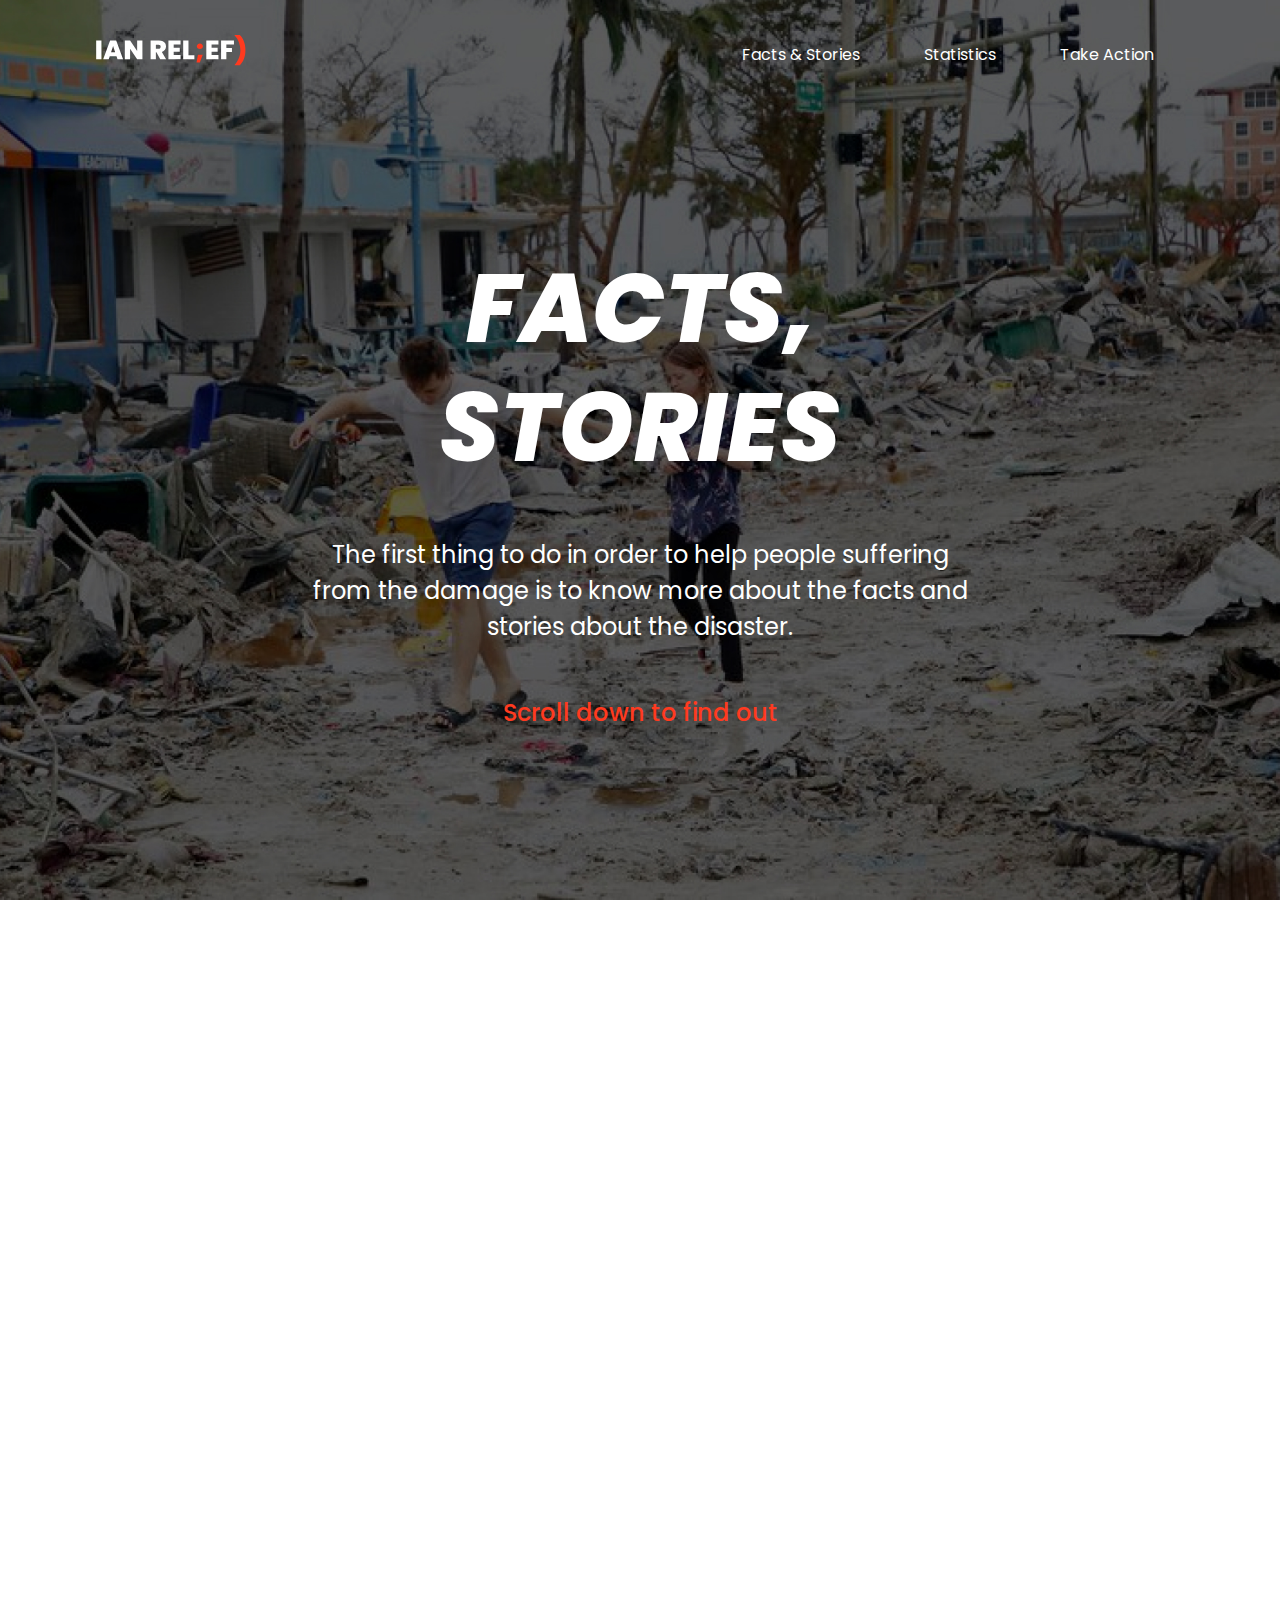
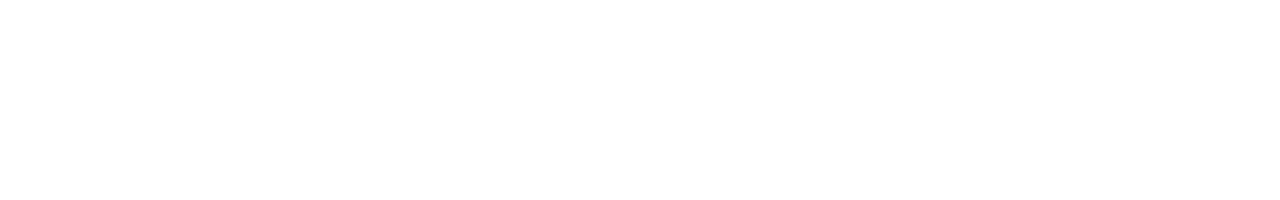
==== facts.html @ 47822707 "Initial commit" ====
<!DOCTYPE html>
<html lang="en">

<head>
    <meta charset="UTF-8">
    <meta name="viewport" content="width=device-width, initial-scale=1.0">
    <meta http-equiv="X-UA-Compatible" content="ie=edge">
    <title>Ian Rel:ef) - a hurricane Ian relief project</title>
    <link rel="preconnect" href="https://fonts.googleapis.com">
    <link rel="preconnect" href="https://fonts.gstatic.com" crossorigin>
    <link href="https://fonts.googleapis.com/css2?family=Poppins:ital,wght@0,400;0,500;0,600;0,800;1,800&display=swap"
        rel="stylesheet">
    <link rel="stylesheet" href="style.css">
</head>

<body>
    <div class="banner2">
        <div class="logobar">
            <a href="index.html">
                <img src="IAN REL;EF).svg" class="logo">
            </a>
            <ul>
                <li><a href="facts.html">Facts & Stories</a></li>
                <li><a href="stats.html">Statistics</a></li>
                <li><a href="takeaction.html">Take Action</a></li>
            </ul>
        </div>

        <div class="headers">
            <h1>FACTS,<br>STORIES</h1>
            <p>The first thing to do in order to help people suffering<br>from the damage is to know more about the
                facts and<br>stories about the disaster.</p>

            <div>
                <h5>Scroll down to find out</h5>
            </div>

        </div>
    </div>

    <div class="home">
    </div>

</body>

</html>
---- style.css ----
* {
    margin: 0;
    padding: 0;
    font-family: 'Poppins', sans-serif;
}

.banner1 {
    width: 100%;
    height: 100vh;
    background-image: url("1.jpg");
    background-size: cover;
    background-position: center;
}

.banner2 {
    width: 100%;
    height: 100vh;
    background-image: url("2.jpg");
    background-size: cover;
    background-position: center;
}

.banner3 {
    width: 100%;
    height: 100vh;
    background-image: url("3.jpg");
    background-size: cover;
    background-position: center;
}

.banner4 {
    width: 100%;
    height: 100vh;
    background-image: url("4.jpg");
    background-size: cover;
    background-position: center;
}



.logobar {
    width: 85%;
    margin: auto;
    padding: 35px 0;
    display: flex;
    align-items: center;
    justify-content: space-between;
}

.logo {
    width: 150px;
    cursor: pointer;
}

.logobar ul li {
    list-style: none;
    display: inline-block;
    margin: 0 30px;
    position: relative;
}

.logobar ul li a {
    text-decoration: none;
    color: #FFF;
}

.logobar ul li::after {
    content: '';
    height: 4px;
    width: 0;
    background: #FF3A1F;
    position: absolute;
    left: 0;
    bottom: -5px;
    transition: 0.5s;
}

.logobar ul li:hover::after {
    width: 100%;
}

/* Reference: How To Make Website Using HTML And CSS | Website Design With HTML And CSS
link: https://www.youtube.com/watch?v=PgAZ8KzfhO8&t=213s */

.headers {
    width: 100%;
    position: absolute;
    top: 50%;
    transform: translateY(-50%);
    text-align: center;
    color: #FFF;
}

.headers h1 {
    font-style: italic;
    font-weight: 800;
    font-size: 96px;
    line-height: 119px;
    margin-top: 80px;
}

.headers p {
    font-style: normal;
    font-weight: 400;
    font-size: 24px;
    line-height: 150%;
    margin-top: 50px;
}

button {
    width: 180px;
    padding: 10px 0;
    text-align: center;
    margin: 100px 10px;
    border-radius: 50px;
    font-size: 20px;
    font-style: normal;
    font-weight: 600;
    background: #FF3A1F;
    color: #FFF;
    cursor: pointer;
    position: relative;
    overflow: hidden;
    border: none;
}

button:hover {
    background: #FFF;
    color: #FF3A1F;
    transition: 0.3s;
}

.home {
    width: 100%;
    height: 100vh;
    background-color: #FFF;
}

.container1 {
    position: absolute;
    width: 1267px;
    height: 368px;
    left: 230px;
    top: 130%;
}

.container2 {
    position: absolute;
    width: 1267px;
    height: 368px;
    left: 230px;
    top: 200%;
}

.container3 {
    position: absolute;
    width: 1267px;
    height: 368px;
    left: 230px;
    top: 270%;
}



h2 {
    font-style: normal;
    font-weight: 800;
    font-size: 36px;
    line-height: 152%;
    letter-spacing: 0.12em;
    color: #FF3A1F;
}

h3 {
    font-style: normal;
    font-weight: 800;
    font-size: 24px;
    line-height: 152%;
    letter-spacing: 0.12em;
    color: #000000;
}

h4 {
    padding-top: 60px;
    padding-bottom: -20px;
    font-style: normal;
    font-weight: 400;
    font-size: 24px;
    line-height: 117%;
    text-align: justify;
    color: #000000;
}

h5 {
    margin-top: 50px;
    font-style: normal;
    font-weight: 500;
    font-size: 24px;
    line-height: 150%;
    align-items: center;
    text-align: center;
    color: #FF3A1F;
}
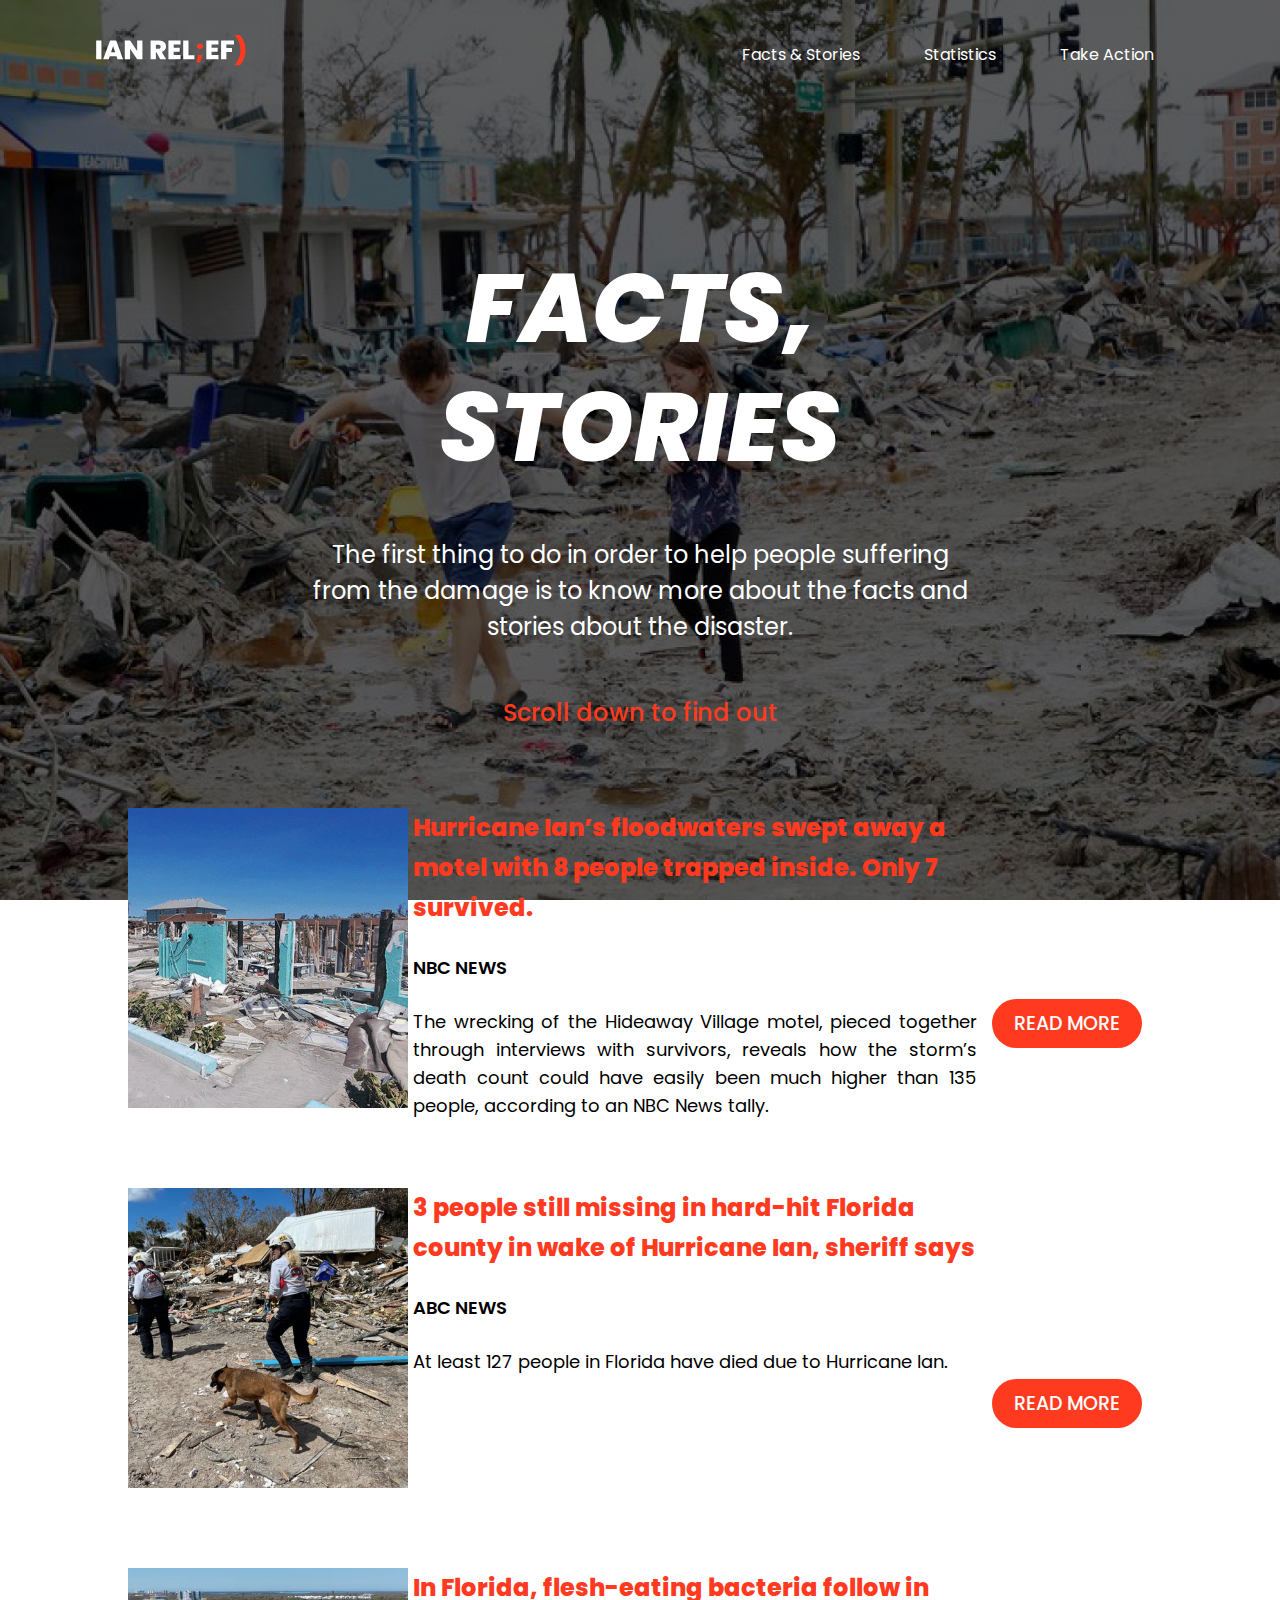
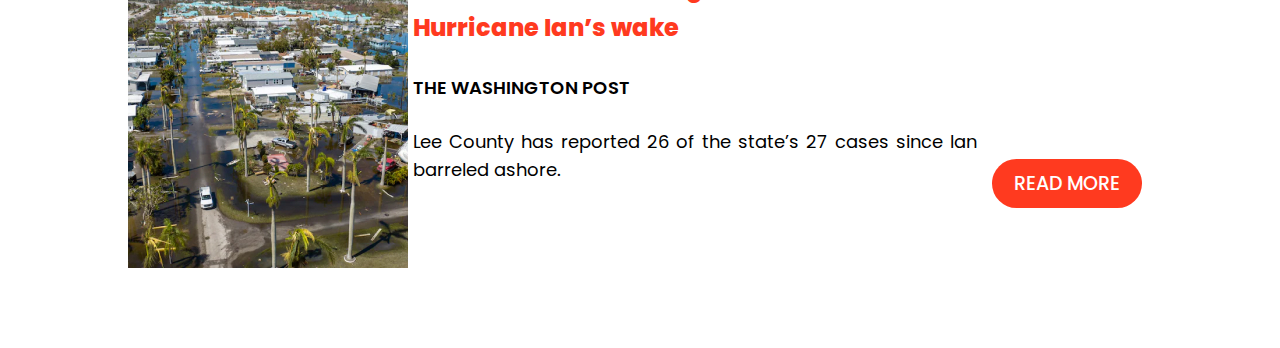
==== commit 183e8bba: "Midterm Final" ====
--- a/facts.html
+++ b/facts.html
@@ -36,6 +36,65 @@
             </div>
 
         </div>
+
+        <div class="space2"></div>
+
+        <div class="factcontainer">
+            <div class="item">
+                <img src="pic1.jpg">
+            </div>
+            <div class="item">Hurricane Ian’s floodwaters swept away a motel with 8 people trapped inside. Only 7
+                survived.
+                <div class="newsname">NBC NEWS</div>
+                <div class="text">The wrecking of the Hideaway Village motel, pieced together through interviews with
+                    survivors, reveals how the storm’s death count could have easily been much higher than 135 people,
+                    according to an NBC News tally.</div>
+            </div>
+            <div class="item">
+                <a href="https://www.nbcnews.com/news/us-news/hurricane-ian-motel-survival-rcna52724" target="_blank">
+                    <button type="button">READ MORE</button>
+                </a>
+            </div>
+        </div>
+
+        <div class="space"></div>
+
+        <div class="factcontainer">
+            <div class="item">
+                <img src="pic2.jpg">
+            </div>
+            <div class="item">3 people still missing in hard-hit Florida county in wake of Hurricane Ian, sheriff says
+                <div class="newsname">ABC NEWS</div>
+                <div class="text">At least 127 people in Florida have died due to Hurricane Ian.</div>
+            </div>
+            <div class="item">
+                <a href="https://abcnews.go.com/US/people-missing-hard-hit-florida-county-wake-hurricane/story?id=91706910"
+                    target="_blank">
+                    <button type="button">READ MORE</button>
+                </a>
+            </div>
+        </div>
+
+        <div class="space"></div>
+
+        <div class="factcontainer">
+            <div class="item">
+                <img src="pic3.jpg">
+            </div>
+            <div class="item">In Florida, flesh-eating bacteria follow in Hurricane Ian’s wake
+                <div class="newsname">THE WASHINGTON POST</div>
+                <div class="text">Lee County has reported 26 of the state’s 27 cases since Ian barreled ashore.</div>
+            </div>
+            <div class="item">
+                <a href="https://www.washingtonpost.com/health/2022/10/18/flesh-eating-bacteria-florida/"
+                    target="_blank">
+                    <button type="button">READ MORE</button>
+                </a>
+            </div>
+        </div>
+
+        <div class="space"></div>
+
     </div>
 
     <div class="home">
--- a/style.css
+++ b/style.css
@@ -36,7 +36,19 @@
     background-position: center;
 }
 
-
+.share {
+    width: 20%;
+    margin-left: auto;
+    margin-right: auto;
+    padding: 20px 0;
+    display: flex;
+    justify-content: space-between;
+}
+
+.social {
+    width: 32px;
+    cursor: pointer;
+}
 
 .logobar {
     width: 85%;
@@ -107,15 +119,20 @@
     margin-top: 50px;
 }
 
+.right {
+    display: flex;
+    justify-content: flex-end;
+}
+
 button {
-    width: 180px;
+    width: 150px;
     padding: 10px 0;
     text-align: center;
-    margin: 100px 10px;
+    margin: 60px 10px;
     border-radius: 50px;
-    font-size: 20px;
-    font-style: normal;
-    font-weight: 600;
+    font-size: 19px;
+    font-style: normal;
+    font-weight: 500;
     background: #FF3A1F;
     color: #FFF;
     cursor: pointer;
@@ -138,7 +155,7 @@
 
 .container1 {
     position: absolute;
-    width: 1267px;
+    width: 70%;
     height: 368px;
     left: 230px;
     top: 130%;
@@ -146,7 +163,7 @@
 
 .container2 {
     position: absolute;
-    width: 1267px;
+    width: 70%;
     height: 368px;
     left: 230px;
     top: 200%;
@@ -154,7 +171,7 @@
 
 .container3 {
     position: absolute;
-    width: 1267px;
+    width: 70%;
     height: 368px;
     left: 230px;
     top: 270%;
@@ -200,4 +217,203 @@
     align-items: center;
     text-align: center;
     color: #FF3A1F;
-}+}
+
+.facts1 {
+    margin-left: auto;
+    margin-right: auto;
+    margin-top: 800px;
+}
+
+.facts2 {
+    margin-left: auto;
+    margin-right: auto;
+    margin-top: 100px;
+}
+
+.facts3 {
+    margin-left: auto;
+    margin-right: auto;
+    margin-top: 100px;
+}
+
+.news {
+    width: 90%;
+    cursor: pointer;
+}
+
+h6 {
+    font-style: normal;
+    font-weight: 600;
+    font-size: 32px;
+    color: #000000;
+}
+
+.sourcebox {
+    margin: auto;
+    width: 50%;
+    display: flex;
+    justify-content: space-between;
+    flex-wrap: wrap;
+}
+
+.factcontainer {
+    margin: auto;
+    width: 80%;
+    height: 300px;
+    display: flex;
+    justify-content: space-between;
+}
+
+
+.item:nth-of-type(2) {
+    width: 55%;
+    display: flex;
+    flex-direction: column;
+    font-style: normal;
+    font-weight: 800;
+    font-size: 24px;
+    line-height: 40px;
+    color: #FF3A1F;
+
+}
+
+.newsname {
+    font-style: normal;
+    font-weight: 600;
+    font-size: 18px;
+    line-height: 80px;
+    color: #000000;
+}
+
+.text {
+    font-style: normal;
+    font-weight: 400;
+    font-size: 18px;
+    line-height: 28px;
+    text-align: justify;
+    color: #000000;
+}
+
+
+.item:nth-of-type(3) {
+    align-self: end;
+}
+
+.item:nth-of-type(1) {
+    width: 280px;
+    height: 300px;
+
+}
+
+.space {
+    height: 80px;
+}
+
+.space2 {
+    height: 700px;
+}
+
+.space3 {
+    height: 30px;
+}
+
+.statsbox {
+    width: 50%;
+    margin: auto;
+    display: flex;
+    flex-direction: column;
+    align-items: center;
+    justify-content: center;
+}
+
+.statsitem:nth-of-type(1) {
+    font-style: normal;
+    font-weight: 800;
+    font-size: 30px;
+    line-height: 152%;
+    text-align: center;
+    letter-spacing: 0.12em;
+    color: #000000;
+}
+
+.statsitem:nth-of-type(2) {
+    font-style: normal;
+    font-weight: 800;
+    font-size: 120px;
+    line-height: 152%;
+    text-align: center;
+    letter-spacing: 0.12em;
+
+    color: #FF3A1F;
+}
+
+.statsitem:nth-of-type(3) {
+    font-style: normal;
+    font-weight: 400;
+    font-size: 14px;
+    line-height: 152%;
+    text-align: center;
+
+    color: #000000;
+}
+
+h6 {
+    margin-left: 20%;
+    font-style: normal;
+    font-weight: 600;
+    font-size: 24px;
+    line-height: 49px;
+    color: #000000;
+}
+
+hr.solid {
+    border-top: 1px solid #bbb;
+    width: 60%;
+    margin-left: 20%;
+}
+
+.actionbox {
+    display: flex;
+    width: 60%;
+    height: auto;
+    margin-left: 20%;
+    flex-wrap: wrap;
+    justify-content: space-between;
+}
+
+.actionitem {
+    width: 220px;
+    height: 220px;
+    text-transform: uppercase;
+    font-style: normal;
+    font-weight: 800;
+    font-size: 36px;
+    line-height: 50px;
+    letter-spacing: 0.12em;
+    color: #FF3A1F;
+}
+
+/* unvisited link */
+a:link {
+    color: #FF3A1F;
+    text-decoration: none;
+  }
+  
+  /* visited link */
+  a:visited {
+    color: #FF3A1F;
+    text-decoration: none;
+  }
+  
+  /* mouse over link */
+  a:hover {
+    color: #D9D9D9;
+    text-decoration: none;
+  }
+  
+  /* selected link */
+  a:active {
+    color: #FF3A1F;
+    text-decoration: none;
+  }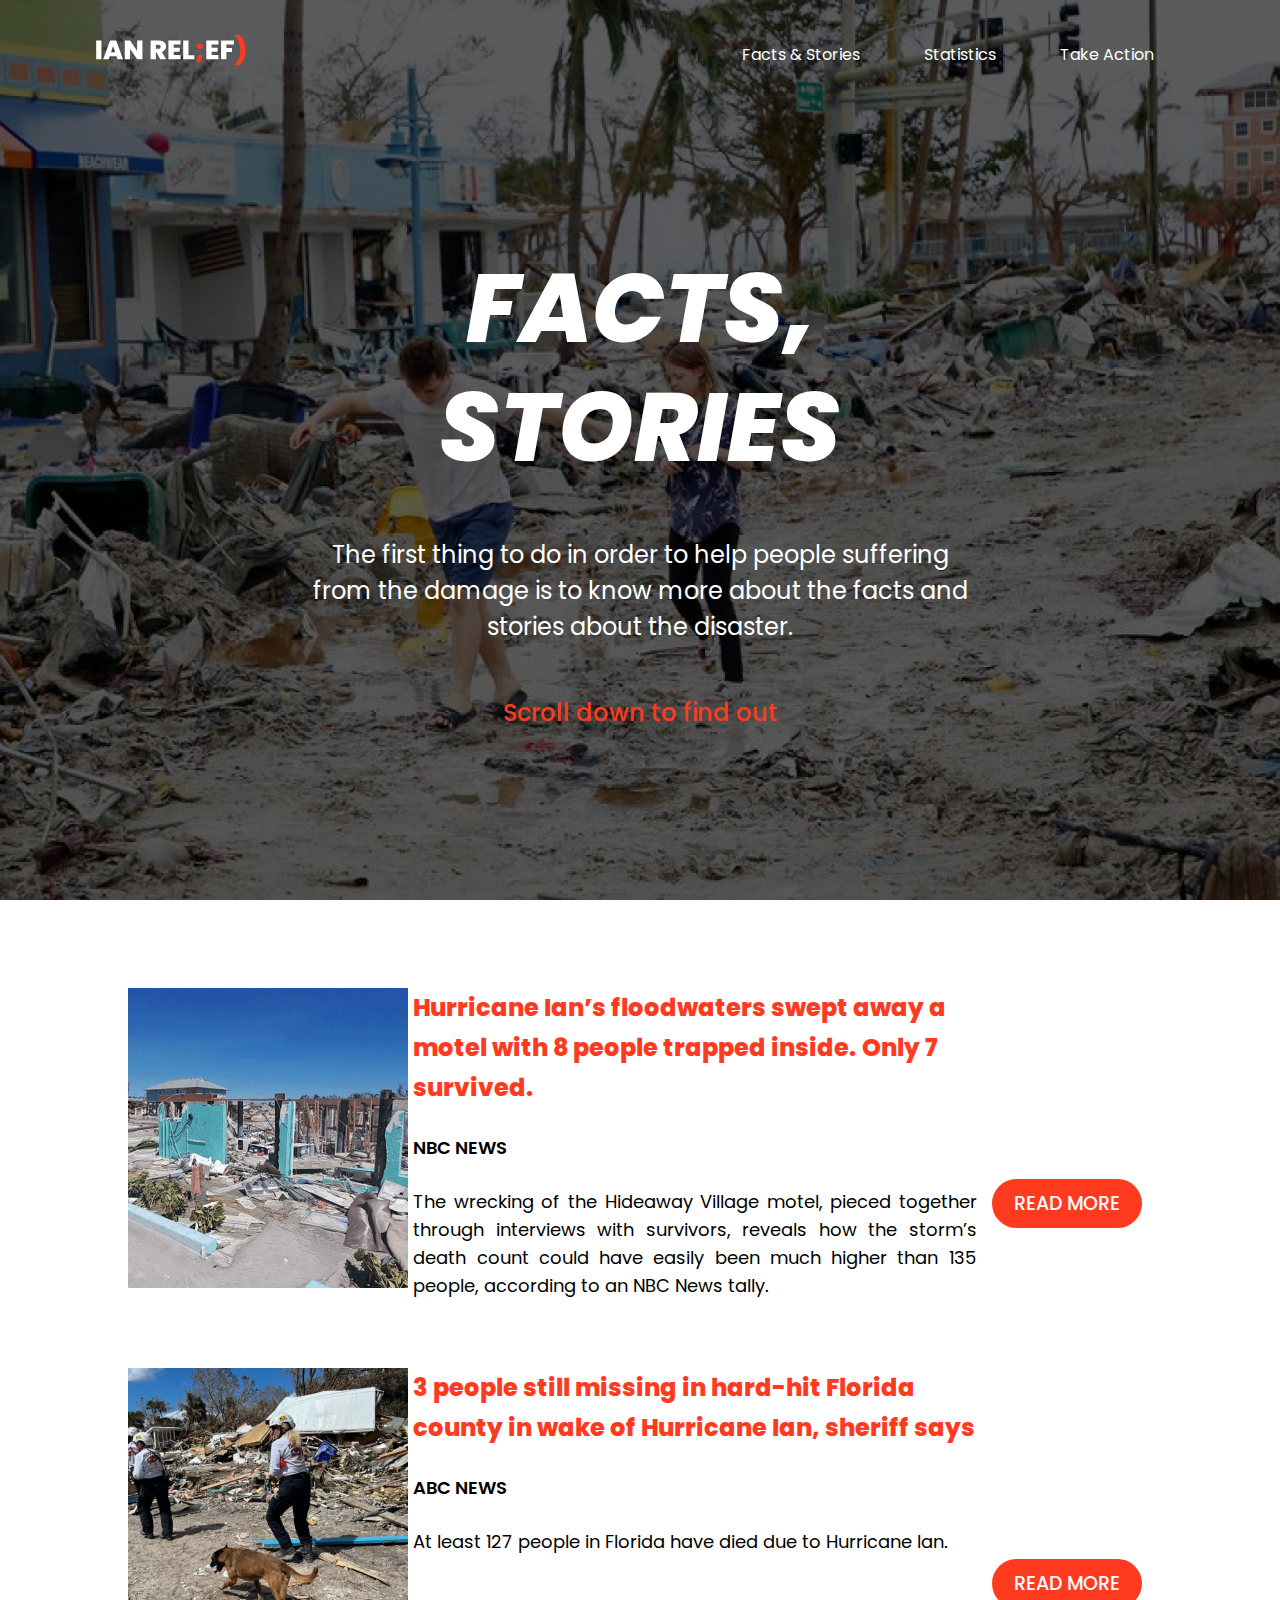
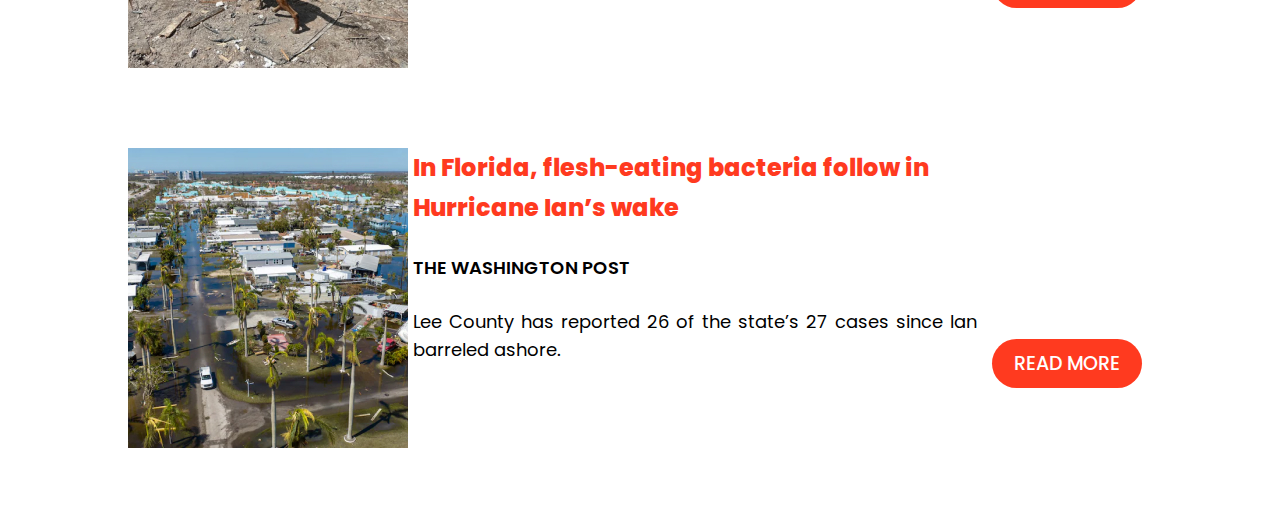
==== commit 3b0dc15f: "Midterm Final Final" ====
--- a/facts.html
+++ b/facts.html
@@ -38,6 +38,7 @@
         </div>
 
         <div class="space2"></div>
+        <div class="space"></div>
 
         <div class="factcontainer">
             <div class="item">
--- a/style.css
+++ b/style.css
@@ -311,7 +311,7 @@
 }
 
 .space2 {
-    height: 700px;
+    height: 800px;
 }
 
 .space3 {
